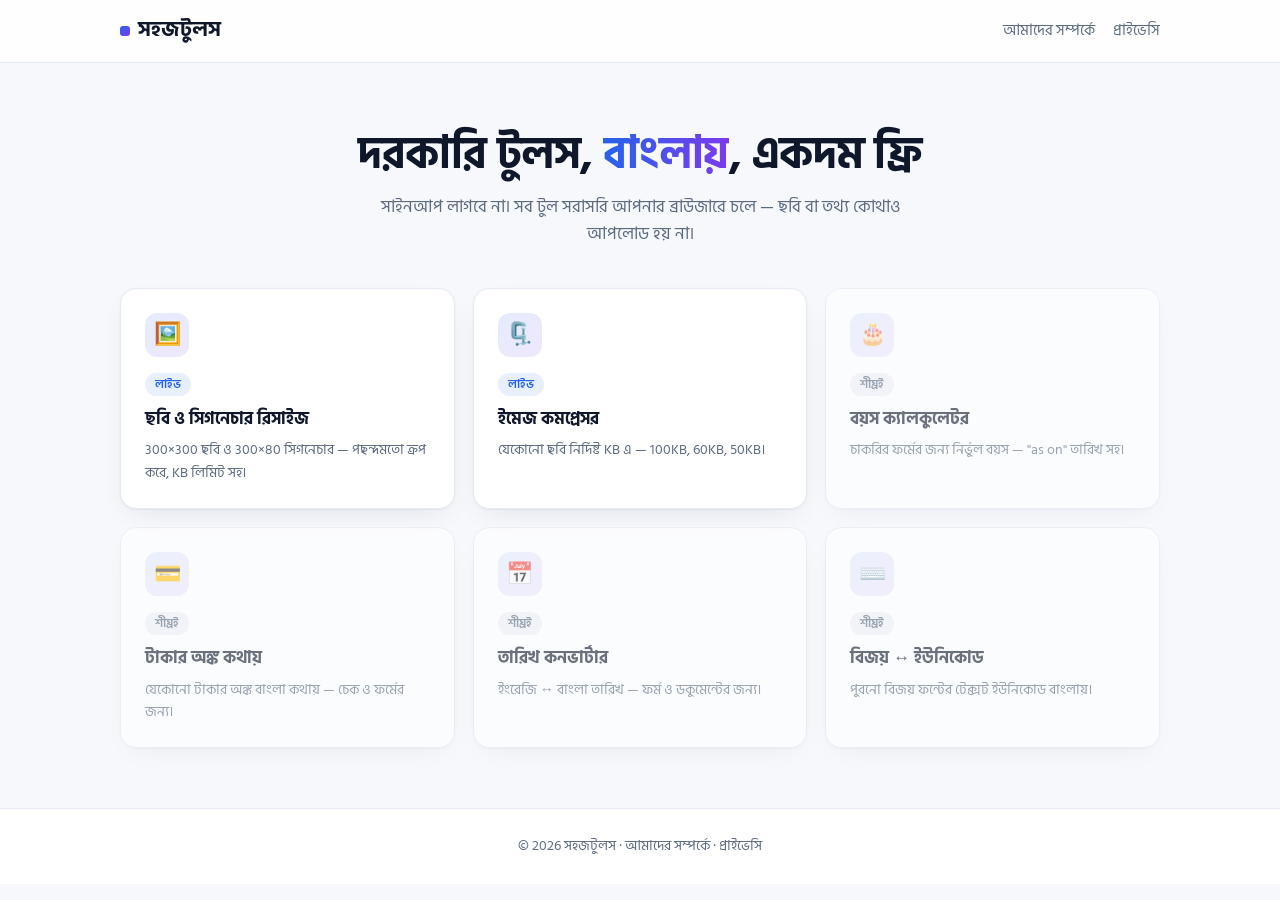
==== index.html @ a956d12f "Redesign: modern UI with gradient hero + icon cards" ====
<!DOCTYPE html>
<html lang="bn">
<head>
<meta charset="UTF-8">
<meta name="viewport" content="width=device-width, initial-scale=1">
<title>সহজটুলস — ফ্রি বাংলা অনলাইন টুলস</title>
<meta name="description" content="চাকরির আবেদনের ছবি রিসাইজ, ইমেজ কমপ্রেসর, বয়স ক্যালকুলেটর — সব ফ্রি, সাইনআপ ছাড়া, বাংলায়।">
<meta property="og:site_name" content="সহজটুলস">
<meta property="og:title" content="সহজটুলস — ফ্রি বাংলা অনলাইন টুলস">
<meta property="og:type" content="website">
<link rel="preconnect" href="https://fonts.googleapis.com">
<link href="https://fonts.googleapis.com/css2?family=Hind+Siliguri:wght@400;500;600;700&display=swap" rel="stylesheet">
<link rel="stylesheet" href="/css/style.css">
<script type="application/ld+json">
{"@context":"https://schema.org","@type":"WebSite","name":"সহজটুলস","url":"https://sohojtools.github.io/"}
</script>
</head>
<body>
<header><div class="nav">
<a class="logo" href="/"><span class="logo-dot"></span>সহজটুলস</a>
<nav><a href="/about/">আমাদের সম্পর্কে</a><a href="/privacy/">প্রাইভেসি</a></nav>
</div></header>

<section class="hero">
<h1>দরকারি টুলস, <span>বাংলায়</span>, একদম ফ্রি</h1>
<p>সাইনআপ লাগবে না। সব টুল সরাসরি আপনার ব্রাউজারে চলে — ছবি বা তথ্য কোথাও আপলোড হয় না।</p>
</section>

<main>
<div class="grid">
<a class="card" href="/tools/photo-resizer/">
<div class="icon">🖼️</div>
<span class="badge">লাইভ</span>
<h2>ছবি ও সিগনেচার রিসাইজ</h2>
<p>300×300 ছবি ও 300×80 সিগনেচার — পছন্দমতো ক্রপ করে, KB লিমিট সহ।</p>
</a>
<a class="card" href="/tools/image-compressor/">
<div class="icon">🗜️</div>
<span class="badge">লাইভ</span>
<h2>ইমেজ কমপ্রেসর</h2>
<p>যেকোনো ছবি নির্দিষ্ট KB এ — 100KB, 60KB, 50KB।</p>
</a>
<div class="card soon"><div class="icon">🎂</div><span class="badge soon">শীঘ্রই</span><h2>বয়স ক্যালকুলেটর</h2><p>চাকরির ফর্মের জন্য নির্ভুল বয়স — "as on" তারিখ সহ।</p></div>
<div class="card soon"><div class="icon">💳</div><span class="badge soon">শীঘ্রই</span><h2>টাকার অঙ্ক কথায়</h2><p>যেকোনো টাকার অঙ্ক বাংলা কথায় — চেক ও ফর্মের জন্য।</p></div>
<div class="card soon"><div class="icon">📅</div><span class="badge soon">শীঘ্রই</span><h2>তারিখ কনভার্টার</h2><p>ইংরেজি ↔ বাংলা তারিখ — ফর্ম ও ডকুমেন্টের জন্য।</p></div>
<div class="card soon"><div class="icon">⌨️</div><span class="badge soon">শীঘ্রই</span><h2>বিজয় ↔ ইউনিকোড</h2><p>পুরনো বিজয় ফন্টের টেক্সট ইউনিকোড বাংলায়।</p></div>
</div>
</main>

<footer>© 2026 সহজটুলস · <a href="/about/">আমাদের সম্পর্কে</a> · <a href="/privacy/">প্রাইভেসি</a></footer>
</body>
</html>
---- css/style.css ----
:root{
  --bg:#f6f8fc;--card:#fff;--text:#0f172a;--muted:#5b6b81;
  --brand:#2563eb;--brand-2:#7c3aed;--accent:#f59e0b;
  --border:#e5eaf2;--radius:16px;
  --shadow:0 1px 2px rgba(15,23,42,.05),0 10px 30px -12px rgba(15,23,42,.12);
}
*{margin:0;padding:0;box-sizing:border-box}
html{scroll-behavior:smooth}
body{font-family:'Hind Siliguri',-apple-system,sans-serif;background:var(--bg);color:var(--text);line-height:1.6}

header{position:sticky;top:0;z-index:50;background:rgba(255,255,255,.85);backdrop-filter:blur(12px);border-bottom:1px solid var(--border)}
.nav{max-width:1080px;margin:0 auto;padding:14px 20px;display:flex;align-items:center;justify-content:space-between}
.logo{font-size:21px;font-weight:700;color:var(--text);text-decoration:none;display:flex;align-items:center;gap:8px}
.logo-dot{width:10px;height:10px;border-radius:3px;background:linear-gradient(135deg,var(--brand),var(--brand-2))}
nav a{color:var(--muted);text-decoration:none;font-size:15px;margin-left:18px}
nav a:hover{color:var(--brand)}

.hero{max-width:1080px;margin:0 auto;padding:64px 20px 40px;text-align:center}
.hero h1{font-size:clamp(30px,5vw,44px);font-weight:700;letter-spacing:-.5px;line-height:1.25}
.hero h1 span{background:linear-gradient(90deg,var(--brand),var(--brand-2));-webkit-background-clip:text;background-clip:text;color:transparent}
.hero p{color:var(--muted);font-size:17px;max-width:560px;margin:12px auto 0}

main{max-width:1080px;margin:0 auto;padding:0 20px 60px}
.grid{display:grid;grid-template-columns:repeat(auto-fill,minmax(280px,1fr));gap:18px}
.card{background:var(--card);border:1px solid var(--border);border-radius:var(--radius);padding:24px;text-decoration:none;color:var(--text);box-shadow:var(--shadow);transition:transform .18s,box-shadow .18s,border-color .18s;display:block}
.card:hover{transform:translateY(-4px);border-color:var(--brand);box-shadow:0 14px 40px -12px rgba(37,99,235,.25)}
.icon{width:44px;height:44px;border-radius:12px;display:flex;align-items:center;justify-content:center;font-size:22px;margin-bottom:14px;background:linear-gradient(135deg,rgba(37,99,235,.12),rgba(124,58,237,.12))}
.card h2{font-size:17px;margin-bottom:6px}
.card p{color:var(--muted);font-size:14px}
.badge{display:inline-block;font-size:12px;padding:2px 10px;border-radius:99px;margin-bottom:10px;background:rgba(37,99,235,.1);color:var(--brand);font-weight:600}
.badge.soon{background:#eef1f6;color:var(--muted)}
.card.soon{opacity:.6;cursor:default}
.card.soon:hover{transform:none;border-color:var(--border);box-shadow:var(--shadow)}

footer{border-top:1px solid var(--border);padding:26px 20px;text-align:center;color:var(--muted);font-size:14px;background:#fff}
footer a{color:var(--muted);text-decoration:none}
footer a:hover{color:var(--brand)}

.page{max-width:720px;margin:0 auto;padding:48px 20px}
.page h1{font-size:30px;margin-bottom:8px}
.page h2{margin:24px 0 8px;font-size:19px}
.page p{margin-bottom:10px;color:var(--muted)}
.page a{color:var(--brand)}
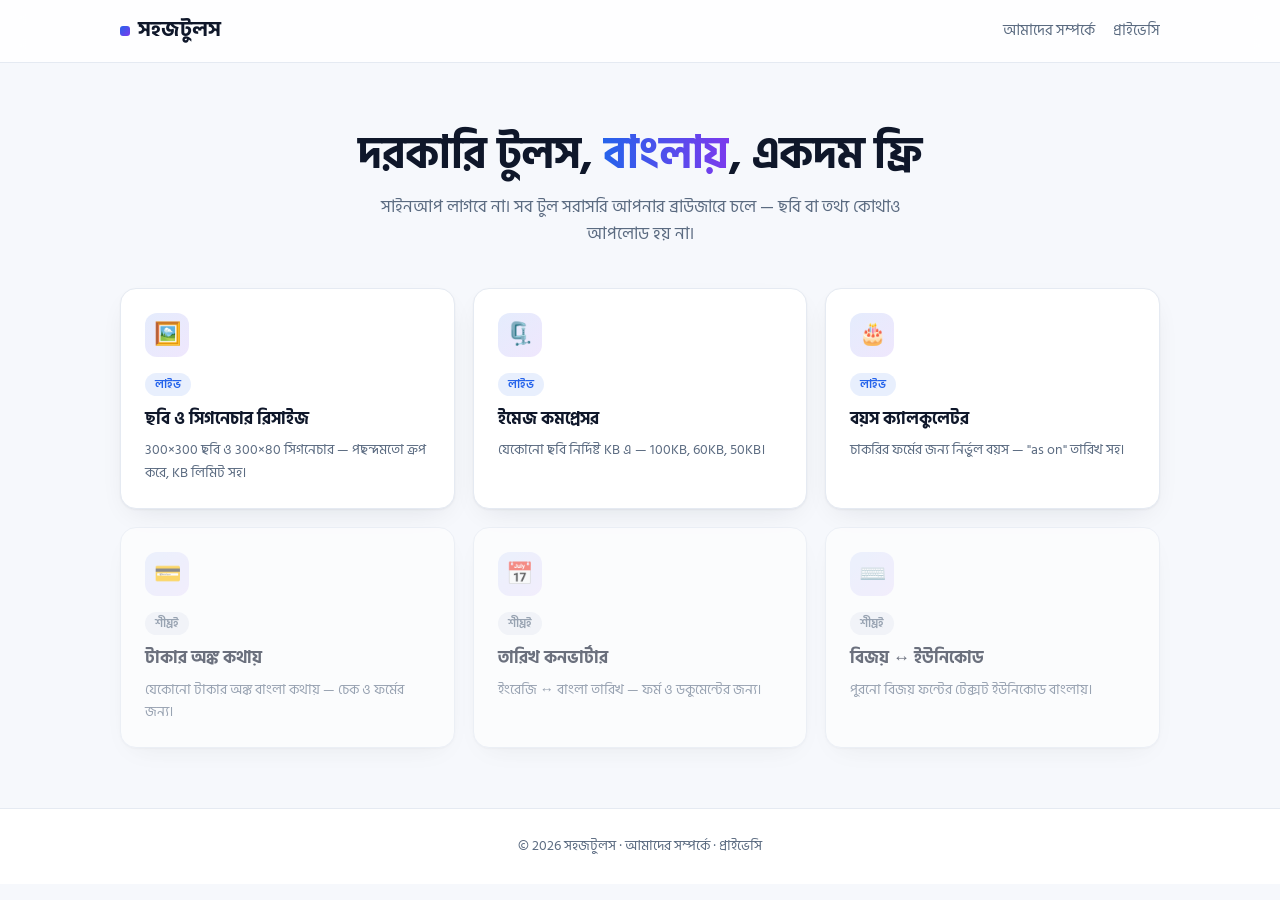
==== commit 27544e3b: "Tool 3: Age Calculator with as-on date + Bangla numbers" ====
--- a/index.html
+++ b/index.html
@@ -40,7 +40,7 @@
 <h2>ইমেজ কমপ্রেসর</h2>
 <p>যেকোনো ছবি নির্দিষ্ট KB এ — 100KB, 60KB, 50KB।</p>
 </a>
-<div class="card soon"><div class="icon">🎂</div><span class="badge soon">শীঘ্রই</span><h2>বয়স ক্যালকুলেটর</h2><p>চাকরির ফর্মের জন্য নির্ভুল বয়স — "as on" তারিখ সহ।</p></div>
+<a class="card" href="/tools/age-calculator/"><div class="icon">🎂</div><span class="badge">লাইভ</span><h2>বয়স ক্যালকুলেটর</h2><p>চাকরির ফর্মের জন্য নির্ভুল বয়স — "as on" তারিখ সহ।</p></a>
 <div class="card soon"><div class="icon">💳</div><span class="badge soon">শীঘ্রই</span><h2>টাকার অঙ্ক কথায়</h2><p>যেকোনো টাকার অঙ্ক বাংলা কথায় — চেক ও ফর্মের জন্য।</p></div>
 <div class="card soon"><div class="icon">📅</div><span class="badge soon">শীঘ্রই</span><h2>তারিখ কনভার্টার</h2><p>ইংরেজি ↔ বাংলা তারিখ — ফর্ম ও ডকুমেন্টের জন্য।</p></div>
 <div class="card soon"><div class="icon">⌨️</div><span class="badge soon">শীঘ্রই</span><h2>বিজয় ↔ ইউনিকোড</h2><p>পুরনো বিজয় ফন্টের টেক্সট ইউনিকোড বাংলায়।</p></div>
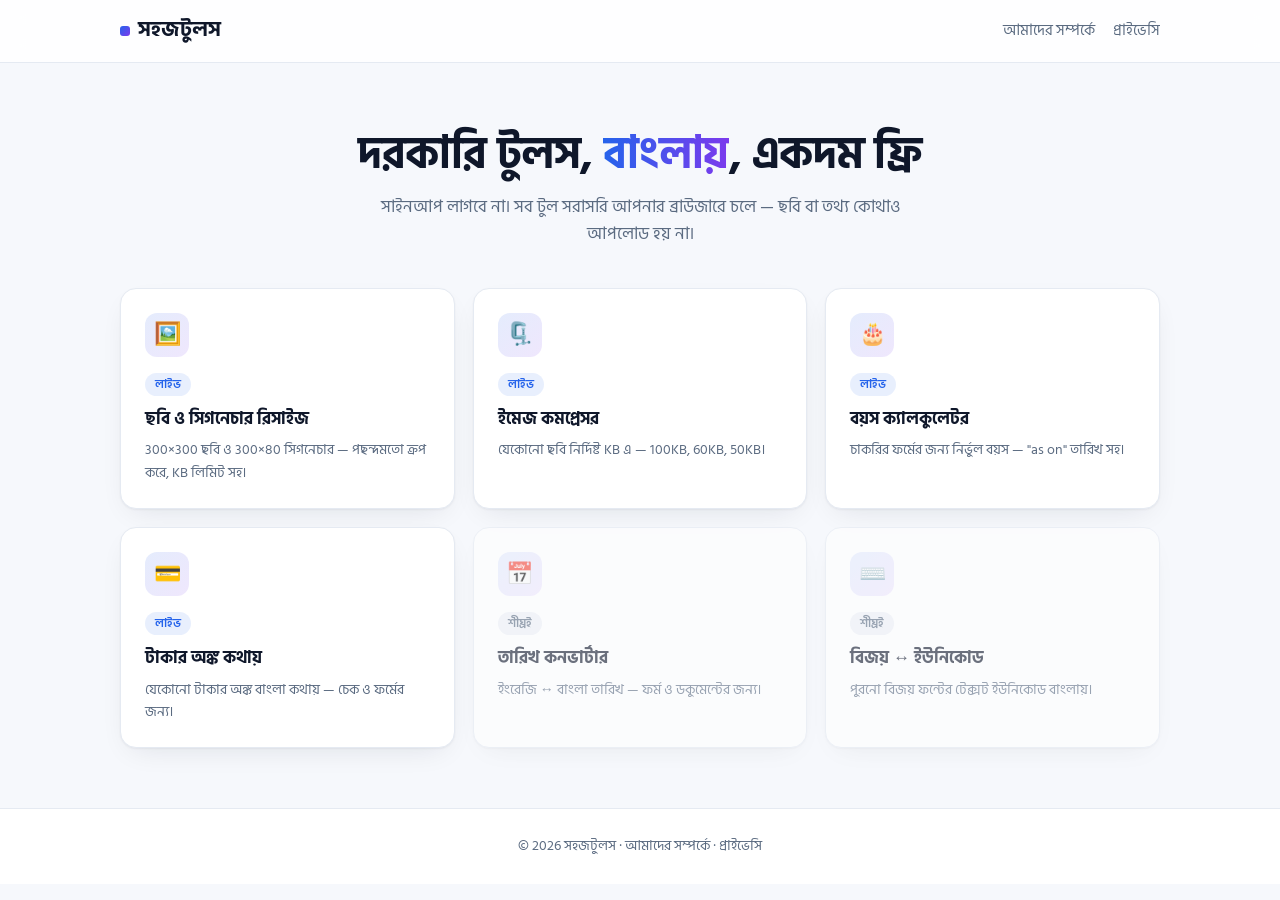
==== commit ef427d7f: "Tool 4: Taka in Words (Bangla, koti-lakh system)" ====
--- a/index.html
+++ b/index.html
@@ -41,7 +41,7 @@
 <p>যেকোনো ছবি নির্দিষ্ট KB এ — 100KB, 60KB, 50KB।</p>
 </a>
 <a class="card" href="/tools/age-calculator/"><div class="icon">🎂</div><span class="badge">লাইভ</span><h2>বয়স ক্যালকুলেটর</h2><p>চাকরির ফর্মের জন্য নির্ভুল বয়স — "as on" তারিখ সহ।</p></a>
-<div class="card soon"><div class="icon">💳</div><span class="badge soon">শীঘ্রই</span><h2>টাকার অঙ্ক কথায়</h2><p>যেকোনো টাকার অঙ্ক বাংলা কথায় — চেক ও ফর্মের জন্য।</p></div>
+<a class="card" href="/tools/taka-in-words/"><div class="icon">💳</div><span class="badge">লাইভ</span><h2>টাকার অঙ্ক কথায়</h2><p>যেকোনো টাকার অঙ্ক বাংলা কথায় — চেক ও ফর্মের জন্য।</p></a>
 <div class="card soon"><div class="icon">📅</div><span class="badge soon">শীঘ্রই</span><h2>তারিখ কনভার্টার</h2><p>ইংরেজি ↔ বাংলা তারিখ — ফর্ম ও ডকুমেন্টের জন্য।</p></div>
 <div class="card soon"><div class="icon">⌨️</div><span class="badge soon">শীঘ্রই</span><h2>বিজয় ↔ ইউনিকোড</h2><p>পুরনো বিজয় ফন্টের টেক্সট ইউনিকোড বাংলায়।</p></div>
 </div>
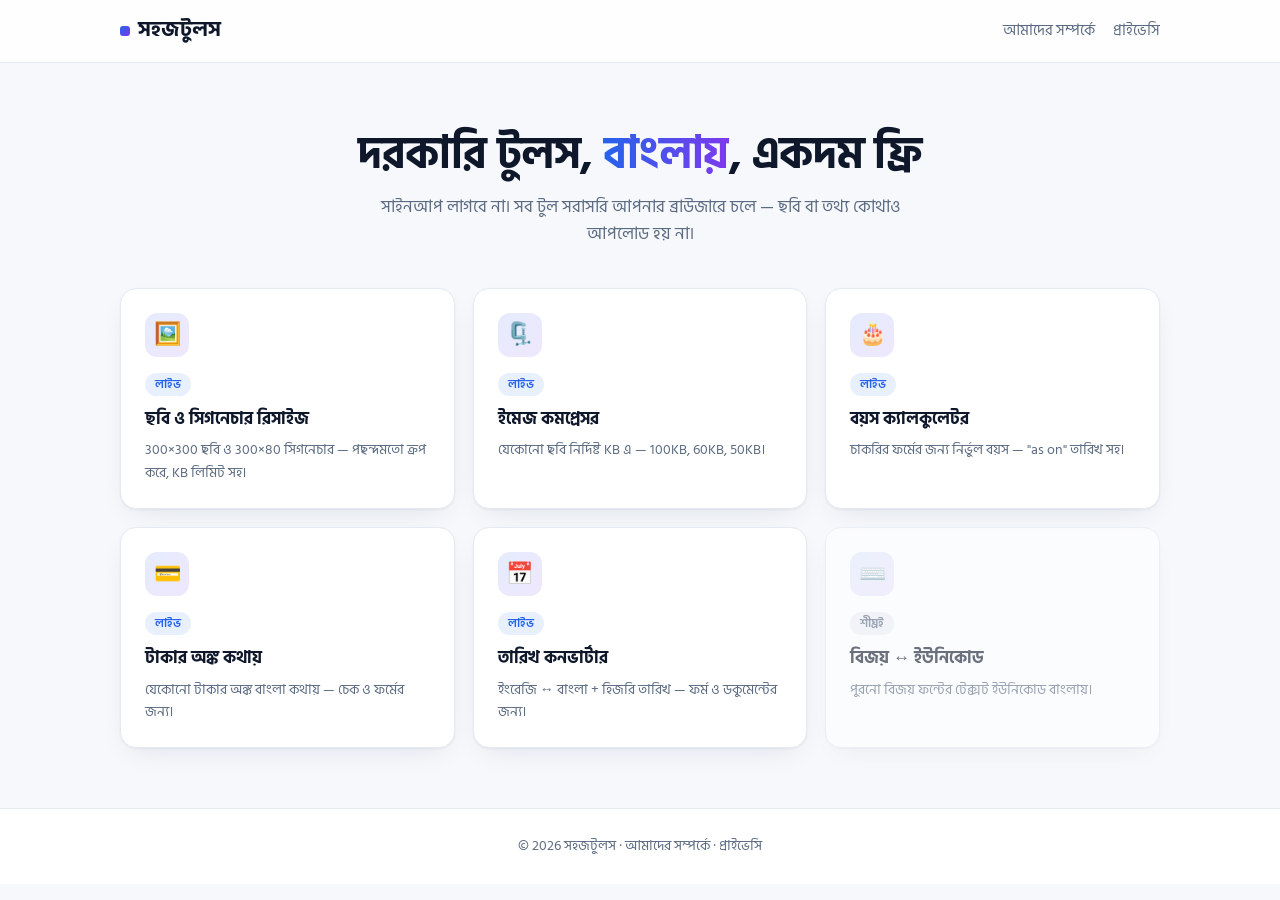
==== commit 35059236: "Tool 5: Date Converter (English-Bangla-Hijri)" ====
--- a/index.html
+++ b/index.html
@@ -42,7 +42,7 @@
 </a>
 <a class="card" href="/tools/age-calculator/"><div class="icon">🎂</div><span class="badge">লাইভ</span><h2>বয়স ক্যালকুলেটর</h2><p>চাকরির ফর্মের জন্য নির্ভুল বয়স — "as on" তারিখ সহ।</p></a>
 <a class="card" href="/tools/taka-in-words/"><div class="icon">💳</div><span class="badge">লাইভ</span><h2>টাকার অঙ্ক কথায়</h2><p>যেকোনো টাকার অঙ্ক বাংলা কথায় — চেক ও ফর্মের জন্য।</p></a>
-<div class="card soon"><div class="icon">📅</div><span class="badge soon">শীঘ্রই</span><h2>তারিখ কনভার্টার</h2><p>ইংরেজি ↔ বাংলা তারিখ — ফর্ম ও ডকুমেন্টের জন্য।</p></div>
+<a class="card" href="/tools/date-converter/"><div class="icon">📅</div><span class="badge">লাইভ</span><h2>তারিখ কনভার্টার</h2><p>ইংরেজি ↔ বাংলা + হিজরি তারিখ — ফর্ম ও ডকুমেন্টের জন্য।</p></a>
 <div class="card soon"><div class="icon">⌨️</div><span class="badge soon">শীঘ্রই</span><h2>বিজয় ↔ ইউনিকোড</h2><p>পুরনো বিজয় ফন্টের টেক্সট ইউনিকোড বাংলায়।</p></div>
 </div>
 </main>
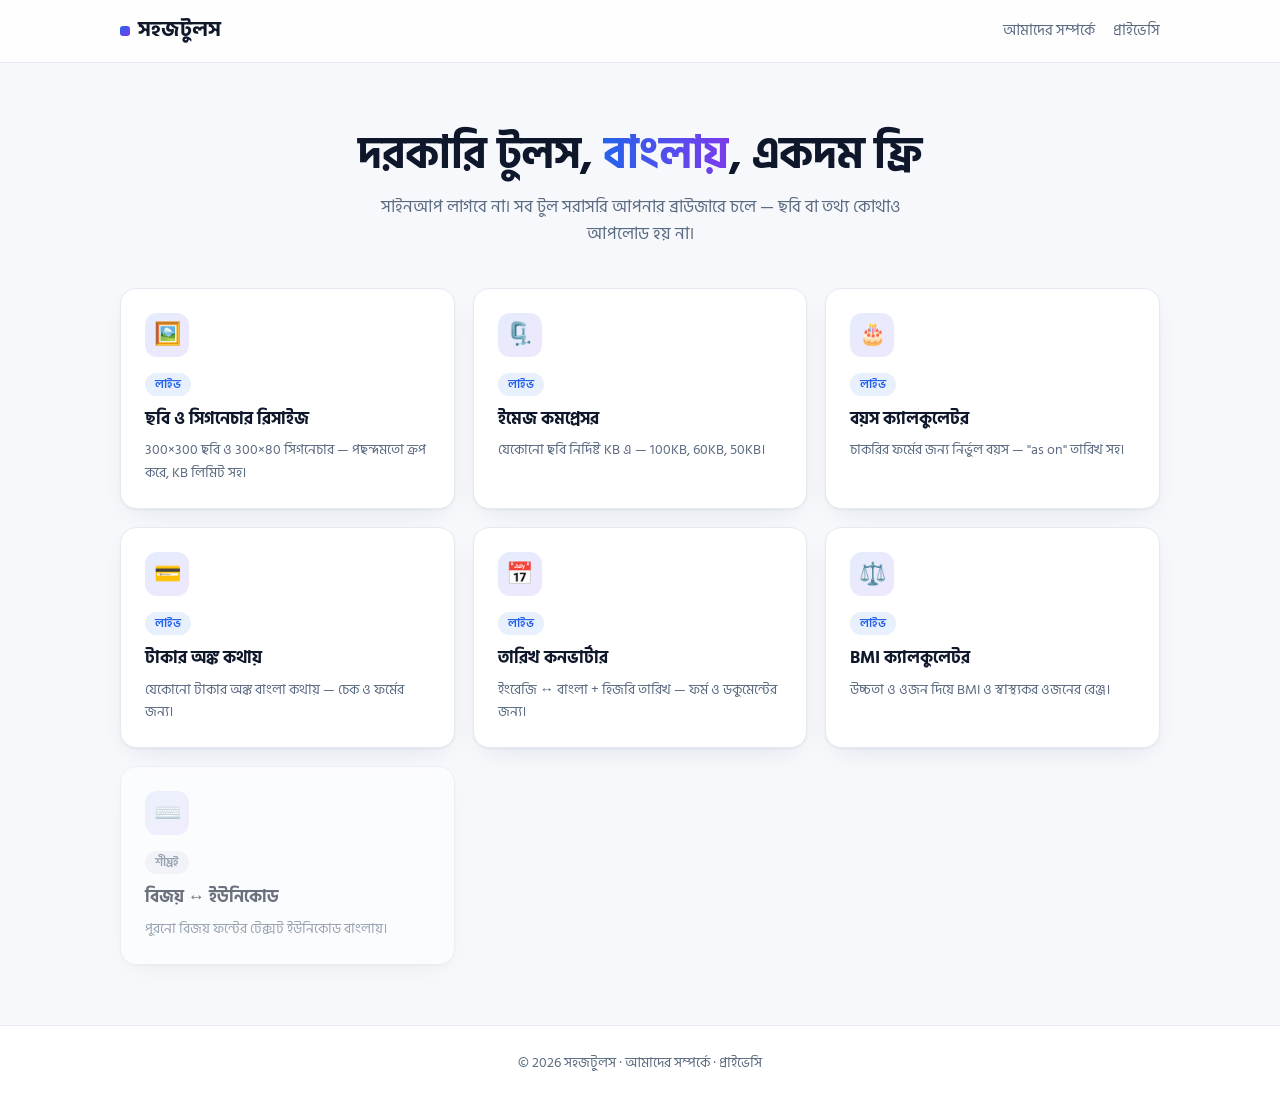
==== commit dcd9ade6: "Tool 6: BMI Calculator (Bangla, WHO categories)" ====
--- a/index.html
+++ b/index.html
@@ -43,6 +43,7 @@
 <a class="card" href="/tools/age-calculator/"><div class="icon">🎂</div><span class="badge">লাইভ</span><h2>বয়স ক্যালকুলেটর</h2><p>চাকরির ফর্মের জন্য নির্ভুল বয়স — "as on" তারিখ সহ।</p></a>
 <a class="card" href="/tools/taka-in-words/"><div class="icon">💳</div><span class="badge">লাইভ</span><h2>টাকার অঙ্ক কথায়</h2><p>যেকোনো টাকার অঙ্ক বাংলা কথায় — চেক ও ফর্মের জন্য।</p></a>
 <a class="card" href="/tools/date-converter/"><div class="icon">📅</div><span class="badge">লাইভ</span><h2>তারিখ কনভার্টার</h2><p>ইংরেজি ↔ বাংলা + হিজরি তারিখ — ফর্ম ও ডকুমেন্টের জন্য।</p></a>
+<a class="card" href="/tools/bmi-calculator/"><div class="icon">⚖️</div><span class="badge">লাইভ</span><h2>BMI ক্যালকুলেটর</h2><p>উচ্চতা ও ওজন দিয়ে BMI ও স্বাস্থ্যকর ওজনের রেঞ্জ।</p></a>
 <div class="card soon"><div class="icon">⌨️</div><span class="badge soon">শীঘ্রই</span><h2>বিজয় ↔ ইউনিকোড</h2><p>পুরনো বিজয় ফন্টের টেক্সট ইউনিকোড বাংলায়।</p></div>
 </div>
 </main>
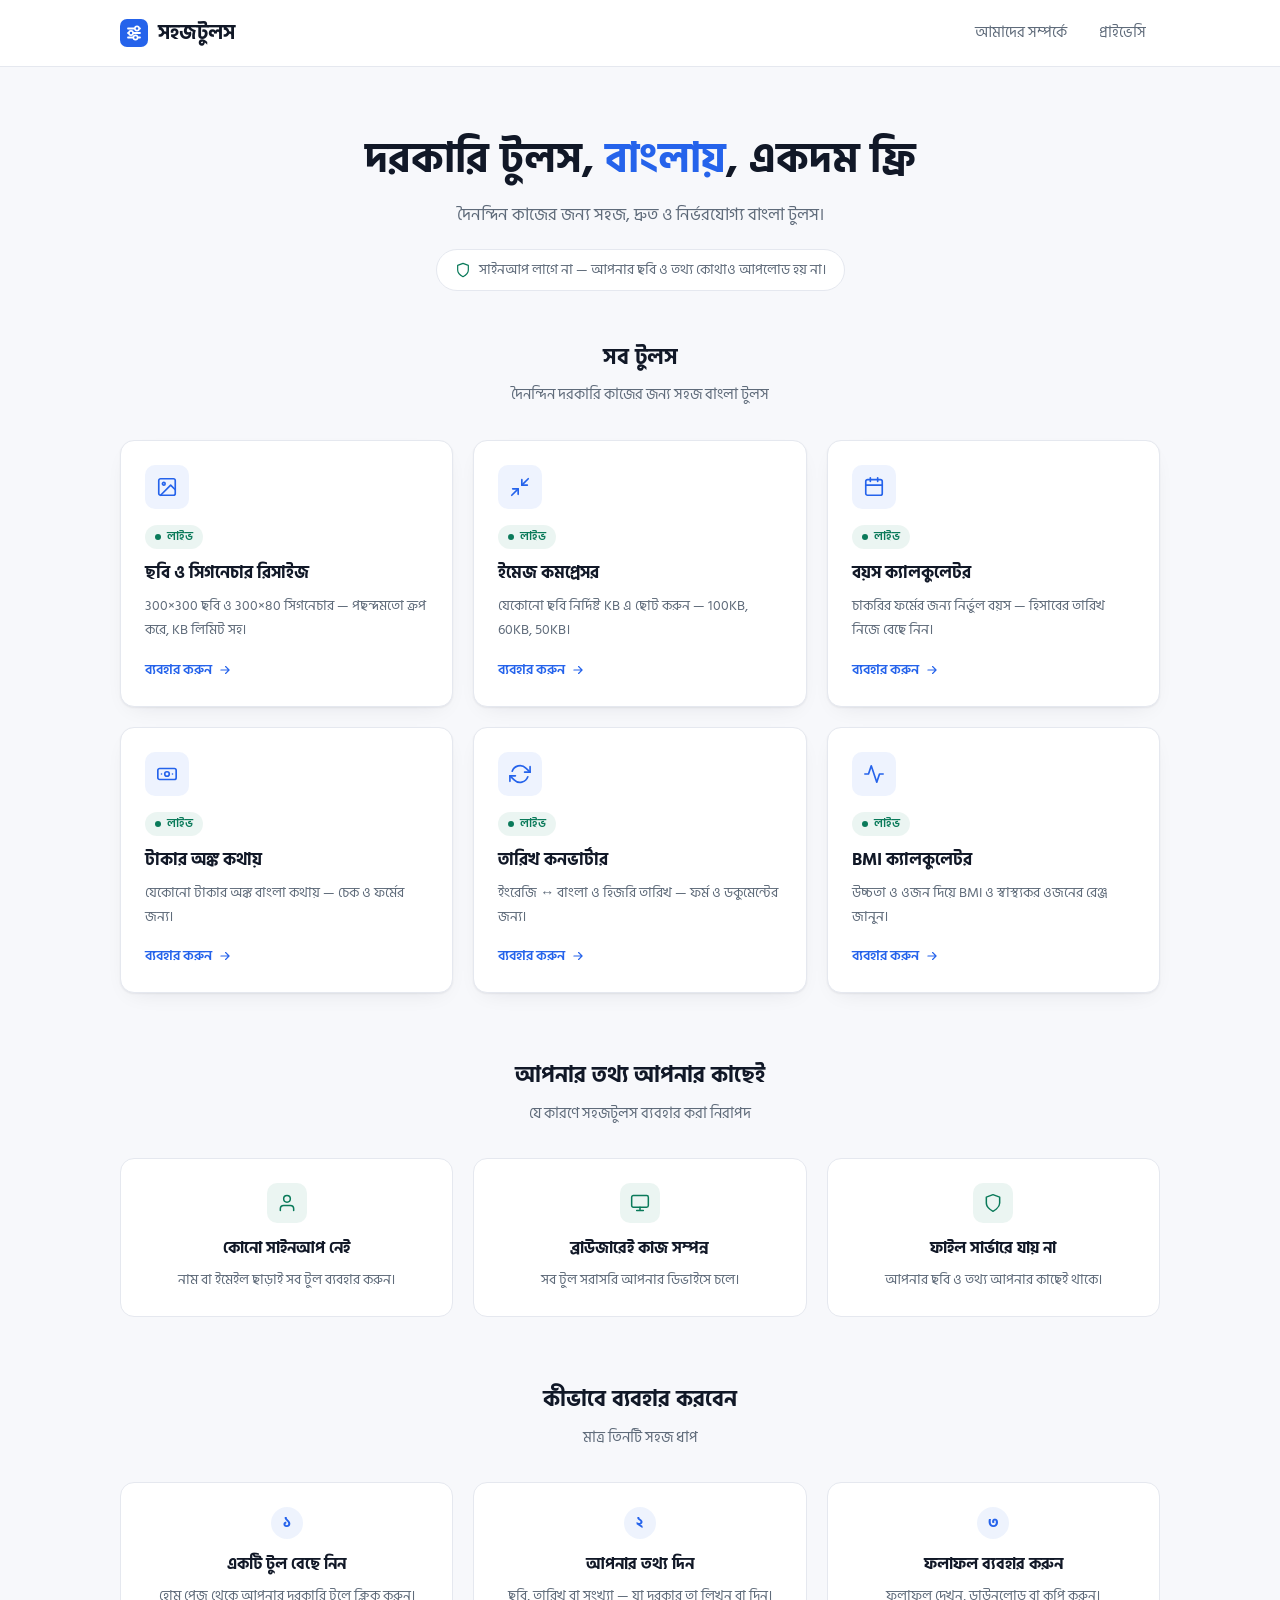
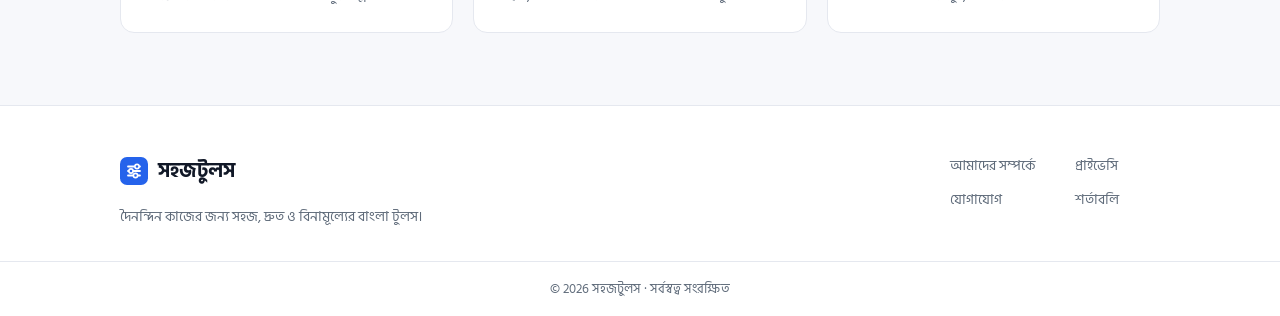
==== commit 340e48f2: "Home polish: professional UI, SVG icons/logo, trust+steps sections, contact/terms pages" ====
--- a/index.html
+++ b/index.html
@@ -4,11 +4,16 @@
 <meta charset="UTF-8">
 <meta name="viewport" content="width=device-width, initial-scale=1">
 <title>সহজটুলস — ফ্রি বাংলা অনলাইন টুলস</title>
-<meta name="description" content="চাকরির আবেদনের ছবি রিসাইজ, ইমেজ কমপ্রেসর, বয়স ক্যালকুলেটর — সব ফ্রি, সাইনআপ ছাড়া, বাংলায়।">
+<meta name="description" content="ছবি রিসাইজ, ইমেজ কমপ্রেসর, বয়স ক্যালকুলেটর, টাকার অঙ্ক কথায়, তারিখ কনভার্টার ও BMI ক্যালকুলেটর — সব ফ্রি, সাইনআপ ছাড়া, বাংলায়।">
+<link rel="canonical" href="https://sohojtools.github.io/">
 <meta property="og:site_name" content="সহজটুলস">
 <meta property="og:title" content="সহজটুলস — ফ্রি বাংলা অনলাইন টুলস">
+<meta property="og:description" content="দৈনন্দিন কাজের জন্য সহজ, দ্রুত ও বিনামূল্যের বাংলা টুলস।">
 <meta property="og:type" content="website">
+<meta property="og:url" content="https://sohojtools.github.io/">
+<link rel="icon" type="image/svg+xml" href="/favicon.svg">
 <link rel="preconnect" href="https://fonts.googleapis.com">
+<link rel="preconnect" href="https://fonts.gstatic.com" crossorigin>
 <link href="https://fonts.googleapis.com/css2?family=Hind+Siliguri:wght@400;500;600;700&display=swap" rel="stylesheet">
 <link rel="stylesheet" href="/css/style.css">
 <script type="application/ld+json">
@@ -16,38 +21,136 @@
 </script>
 </head>
 <body>
-<header><div class="nav">
-<a class="logo" href="/"><span class="logo-dot"></span>সহজটুলস</a>
-<nav><a href="/about/">আমাদের সম্পর্কে</a><a href="/privacy/">প্রাইভেসি</a></nav>
-</div></header>
+<header class="site-header">
+  <div class="nav">
+    <a class="logo" href="/">
+      <svg width="28" height="28" viewBox="0 0 28 28" fill="none" aria-hidden="true"><rect width="28" height="28" rx="7" fill="#2563eb"/><path d="M8 9.5h12M8 14h12M8 18.5h12" stroke="#fff" stroke-width="1.8" stroke-linecap="round"/><circle cx="17" cy="9.5" r="2.1" fill="#2563eb" stroke="#fff" stroke-width="1.6"/><circle cx="11" cy="14" r="2.1" fill="#2563eb" stroke="#fff" stroke-width="1.6"/><circle cx="15.5" cy="18.5" r="2.1" fill="#2563eb" stroke="#fff" stroke-width="1.6"/></svg>
+      <span>সহজটুলস</span>
+    </a>
+    <nav class="menu" id="menu" aria-label="মূল নেভিগেশন">
+      <a href="/about/">আমাদের সম্পর্কে</a>
+      <a href="/privacy/">প্রাইভেসি</a>
+    </nav>
+    <button class="menu-btn" id="menuBtn" aria-expanded="false" aria-controls="menu" aria-label="মেনু খুলুন">
+      <svg width="22" height="22" viewBox="0 0 24 24" fill="none" stroke="currentColor" stroke-width="2" stroke-linecap="round" aria-hidden="true"><path d="M4 7h16M4 12h16M4 17h16"/></svg>
+    </button>
+  </div>
+</header>
 
 <section class="hero">
-<h1>দরকারি টুলস, <span>বাংলায়</span>, একদম ফ্রি</h1>
-<p>সাইনআপ লাগবে না। সব টুল সরাসরি আপনার ব্রাউজারে চলে — ছবি বা তথ্য কোথাও আপলোড হয় না।</p>
+<h1>দরকারি টুলস, <span class="accent">বাংলায়</span>, একদম ফ্রি</h1>
+<p class="sub">দৈনন্দিন কাজের জন্য সহজ, দ্রুত ও নির্ভরযোগ্য বাংলা টুলস।</p>
+<p class="hero-privacy"><svg width="16" height="16" viewBox="0 0 24 24" fill="none" stroke="currentColor" stroke-width="1.8" stroke-linecap="round" stroke-linejoin="round" aria-hidden="true"><path d="M12 22s8-4 8-10V5l-8-3-8 3v7c0 6 8 10 8 10z"/></svg>সাইনআপ লাগে না — আপনার ছবি ও তথ্য কোথাও আপলোড হয় না।</p>
 </section>
 
 <main>
-<div class="grid">
+<section class="section" id="tools" aria-labelledby="toolsTitle">
+<h2 id="toolsTitle" class="section-title">সব টুলস</h2>
+<p class="section-sub">দৈনন্দিন দরকারি কাজের জন্য সহজ বাংলা টুলস</p>
+<div class="grid" id="toolGrid">
+
 <a class="card" href="/tools/photo-resizer/">
-<div class="icon">🖼️</div>
-<span class="badge">লাইভ</span>
-<h2>ছবি ও সিগনেচার রিসাইজ</h2>
+<span class="card-icon"><svg width="22" height="22" viewBox="0 0 24 24" fill="none" stroke="currentColor" stroke-width="1.8" stroke-linecap="round" stroke-linejoin="round" aria-hidden="true"><rect x="3" y="3" width="18" height="18" rx="2"/><circle cx="8.5" cy="8.5" r="1.5"/><path d="M21 15l-5-5L5 21"/></svg></span>
+<span class="badge"><span class="dot"></span>লাইভ</span>
+<h3>ছবি ও সিগনেচার রিসাইজ</h3>
 <p>300×300 ছবি ও 300×80 সিগনেচার — পছন্দমতো ক্রপ করে, KB লিমিট সহ।</p>
+<span class="go">ব্যবহার করুন <svg width="14" height="14" viewBox="0 0 24 24" fill="none" stroke="currentColor" stroke-width="2" stroke-linecap="round" stroke-linejoin="round" aria-hidden="true"><path d="M5 12h14M13 6l6 6-6 6"/></svg></span>
 </a>
+
 <a class="card" href="/tools/image-compressor/">
-<div class="icon">🗜️</div>
-<span class="badge">লাইভ</span>
-<h2>ইমেজ কমপ্রেসর</h2>
-<p>যেকোনো ছবি নির্দিষ্ট KB এ — 100KB, 60KB, 50KB।</p>
+<span class="card-icon"><svg width="22" height="22" viewBox="0 0 24 24" fill="none" stroke="currentColor" stroke-width="1.8" stroke-linecap="round" stroke-linejoin="round" aria-hidden="true"><path d="M4 14h6v6"/><path d="M20 10h-6V4"/><path d="M14 10l7-7"/><path d="M3 21l7-7"/></svg></span>
+<span class="badge"><span class="dot"></span>লাইভ</span>
+<h3>ইমেজ কমপ্রেসর</h3>
+<p>যেকোনো ছবি নির্দিষ্ট KB এ ছোট করুন — 100KB, 60KB, 50KB।</p>
+<span class="go">ব্যবহার করুন <svg width="14" height="14" viewBox="0 0 24 24" fill="none" stroke="currentColor" stroke-width="2" stroke-linecap="round" stroke-linejoin="round" aria-hidden="true"><path d="M5 12h14M13 6l6 6-6 6"/></svg></span>
 </a>
-<a class="card" href="/tools/age-calculator/"><div class="icon">🎂</div><span class="badge">লাইভ</span><h2>বয়স ক্যালকুলেটর</h2><p>চাকরির ফর্মের জন্য নির্ভুল বয়স — "as on" তারিখ সহ।</p></a>
-<a class="card" href="/tools/taka-in-words/"><div class="icon">💳</div><span class="badge">লাইভ</span><h2>টাকার অঙ্ক কথায়</h2><p>যেকোনো টাকার অঙ্ক বাংলা কথায় — চেক ও ফর্মের জন্য।</p></a>
-<a class="card" href="/tools/date-converter/"><div class="icon">📅</div><span class="badge">লাইভ</span><h2>তারিখ কনভার্টার</h2><p>ইংরেজি ↔ বাংলা + হিজরি তারিখ — ফর্ম ও ডকুমেন্টের জন্য।</p></a>
-<a class="card" href="/tools/bmi-calculator/"><div class="icon">⚖️</div><span class="badge">লাইভ</span><h2>BMI ক্যালকুলেটর</h2><p>উচ্চতা ও ওজন দিয়ে BMI ও স্বাস্থ্যকর ওজনের রেঞ্জ।</p></a>
-<div class="card soon"><div class="icon">⌨️</div><span class="badge soon">শীঘ্রই</span><h2>বিজয় ↔ ইউনিকোড</h2><p>পুরনো বিজয় ফন্টের টেক্সট ইউনিকোড বাংলায়।</p></div>
+
+<a class="card" href="/tools/age-calculator/">
+<span class="card-icon"><svg width="22" height="22" viewBox="0 0 24 24" fill="none" stroke="currentColor" stroke-width="1.8" stroke-linecap="round" stroke-linejoin="round" aria-hidden="true"><rect x="3" y="4" width="18" height="17" rx="2"/><path d="M16 2v4M8 2v4M3 10h18"/></svg></span>
+<span class="badge"><span class="dot"></span>লাইভ</span>
+<h3>বয়স ক্যালকুলেটর</h3>
+<p>চাকরির ফর্মের জন্য নির্ভুল বয়স — হিসাবের তারিখ নিজে বেছে নিন।</p>
+<span class="go">ব্যবহার করুন <svg width="14" height="14" viewBox="0 0 24 24" fill="none" stroke="currentColor" stroke-width="2" stroke-linecap="round" stroke-linejoin="round" aria-hidden="true"><path d="M5 12h14M13 6l6 6-6 6"/></svg></span>
+</a>
+
+<a class="card" href="/tools/taka-in-words/">
+<span class="card-icon"><svg width="22" height="22" viewBox="0 0 24 24" fill="none" stroke="currentColor" stroke-width="1.8" stroke-linecap="round" stroke-linejoin="round" aria-hidden="true"><rect x="2" y="6" width="20" height="12" rx="2"/><circle cx="12" cy="12" r="2.5"/><path d="M6 12h.01M18 12h.01"/></svg></span>
+<span class="badge"><span class="dot"></span>লাইভ</span>
+<h3>টাকার অঙ্ক কথায়</h3>
+<p>যেকোনো টাকার অঙ্ক বাংলা কথায় — চেক ও ফর্মের জন্য।</p>
+<span class="go">ব্যবহার করুন <svg width="14" height="14" viewBox="0 0 24 24" fill="none" stroke="currentColor" stroke-width="2" stroke-linecap="round" stroke-linejoin="round" aria-hidden="true"><path d="M5 12h14M13 6l6 6-6 6"/></svg></span>
+</a>
+
+<a class="card" href="/tools/date-converter/">
+<span class="card-icon"><svg width="22" height="22" viewBox="0 0 24 24" fill="none" stroke="currentColor" stroke-width="1.8" stroke-linecap="round" stroke-linejoin="round" aria-hidden="true"><path d="M23 4v6h-6M1 20v-6h6"/><path d="M3.5 9a9 9 0 0 1 14.9-3.4L23 10M1 14l4.6 4.4A9 9 0 0 0 20.5 15"/></svg></span>
+<span class="badge"><span class="dot"></span>লাইভ</span>
+<h3>তারিখ কনভার্টার</h3>
+<p>ইংরেজি ↔ বাংলা ও হিজরি তারিখ — ফর্ম ও ডকুমেন্টের জন্য।</p>
+<span class="go">ব্যবহার করুন <svg width="14" height="14" viewBox="0 0 24 24" fill="none" stroke="currentColor" stroke-width="2" stroke-linecap="round" stroke-linejoin="round" aria-hidden="true"><path d="M5 12h14M13 6l6 6-6 6"/></svg></span>
+</a>
+
+<a class="card" href="/tools/bmi-calculator/">
+<span class="card-icon"><svg width="22" height="22" viewBox="0 0 24 24" fill="none" stroke="currentColor" stroke-width="1.8" stroke-linecap="round" stroke-linejoin="round" aria-hidden="true"><path d="M22 12h-4l-3 9L9 3l-3 9H2"/></svg></span>
+<span class="badge"><span class="dot"></span>লাইভ</span>
+<h3>BMI ক্যালকুলেটর</h3>
+<p>উচ্চতা ও ওজন দিয়ে BMI ও স্বাস্থ্যকর ওজনের রেঞ্জ জানুন।</p>
+<span class="go">ব্যবহার করুন <svg width="14" height="14" viewBox="0 0 24 24" fill="none" stroke="currentColor" stroke-width="2" stroke-linecap="round" stroke-linejoin="round" aria-hidden="true"><path d="M5 12h14M13 6l6 6-6 6"/></svg></span>
+</a>
+
 </div>
+</section>
+
+<section class="section" aria-labelledby="trustTitle">
+<h2 id="trustTitle" class="section-title">আপনার তথ্য আপনার কাছেই</h2>
+<p class="section-sub">যে কারণে সহজটুলস ব্যবহার করা নিরাপদ</p>
+<div class="trust-grid">
+<div class="trust-item">
+<span class="t-icon"><svg width="20" height="20" viewBox="0 0 24 24" fill="none" stroke="currentColor" stroke-width="1.8" stroke-linecap="round" stroke-linejoin="round" aria-hidden="true"><path d="M20 21v-2a4 4 0 0 0-4-4H8a4 4 0 0 0-4 4v2"/><circle cx="12" cy="7" r="4"/></svg></span>
+<h3>কোনো সাইনআপ নেই</h3>
+<p>নাম বা ইমেইল ছাড়াই সব টুল ব্যবহার করুন।</p>
+</div>
+<div class="trust-item">
+<span class="t-icon"><svg width="20" height="20" viewBox="0 0 24 24" fill="none" stroke="currentColor" stroke-width="1.8" stroke-linecap="round" stroke-linejoin="round" aria-hidden="true"><rect x="2" y="3" width="20" height="14" rx="2"/><path d="M8 21h8M12 17v4"/></svg></span>
+<h3>ব্রাউজারেই কাজ সম্পন্ন</h3>
+<p>সব টুল সরাসরি আপনার ডিভাইসে চলে।</p>
+</div>
+<div class="trust-item">
+<span class="t-icon"><svg width="20" height="20" viewBox="0 0 24 24" fill="none" stroke="currentColor" stroke-width="1.8" stroke-linecap="round" stroke-linejoin="round" aria-hidden="true"><path d="M12 22s8-4 8-10V5l-8-3-8 3v7c0 6 8 10 8 10z"/></svg></span>
+<h3>ফাইল সার্ভারে যায় না</h3>
+<p>আপনার ছবি ও তথ্য আপনার কাছেই থাকে।</p>
+</div>
+</div>
+</section>
+
+<section class="section" aria-labelledby="howTitle">
+<h2 id="howTitle" class="section-title">কীভাবে ব্যবহার করবেন</h2>
+<p class="section-sub">মাত্র তিনটি সহজ ধাপ</p>
+<div class="steps">
+<div class="step"><span class="step-num">১</span><h3>একটি টুল বেছে নিন</h3><p>হোম পেজ থেকে আপনার দরকারি টুলে ক্লিক করুন।</p></div>
+<div class="step"><span class="step-num">২</span><h3>আপনার তথ্য দিন</h3><p>ছবি, তারিখ বা সংখ্যা — যা দরকার তা লিখুন বা দিন।</p></div>
+<div class="step"><span class="step-num">৩</span><h3>ফলাফল ব্যবহার করুন</h3><p>ফলাফল দেখুন, ডাউনলোড বা কপি করুন।</p></div>
+</div>
+</section>
 </main>
 
-<footer>© 2026 সহজটুলস · <a href="/about/">আমাদের সম্পর্কে</a> · <a href="/privacy/">প্রাইভেসি</a></footer>
+<footer class="footer-rich">
+<div class="footer-inner">
+<div class="f-brand">
+<a class="logo" href="/">
+<svg width="28" height="28" viewBox="0 0 28 28" fill="none" aria-hidden="true"><rect width="28" height="28" rx="7" fill="#2563eb"/><path d="M8 9.5h12M8 14h12M8 18.5h12" stroke="#fff" stroke-width="1.8" stroke-linecap="round"/><circle cx="17" cy="9.5" r="2.1" fill="#2563eb" stroke="#fff" stroke-width="1.6"/><circle cx="11" cy="14" r="2.1" fill="#2563eb" stroke="#fff" stroke-width="1.6"/><circle cx="15.5" cy="18.5" r="2.1" fill="#2563eb" stroke="#fff" stroke-width="1.6"/></svg>
+<span>সহজটুলস</span>
+</a>
+<p>দৈনন্দিন কাজের জন্য সহজ, দ্রুত ও বিনামূল্যের বাংলা টুলস।</p>
+</div>
+<nav class="f-links" aria-label="ফুটার নেভিগেশন">
+<a href="/about/">আমাদের সম্পর্কে</a>
+<a href="/privacy/">প্রাইভেসি</a>
+<a href="/contact/">যোগাযোগ</a>
+<a href="/terms/">শর্তাবলি</a>
+</nav>
+</div>
+<div class="footer-bottom">© 2026 সহজটুলস · সর্বস্বত্ব সংরক্ষিত</div>
+</footer>
+<script src="/js/main.js"></script>
 </body>
 </html>
--- a/css/style.css
+++ b/css/style.css
@@ -1,41 +1,80 @@
 :root{
-  --bg:#f6f8fc;--card:#fff;--text:#0f172a;--muted:#5b6b81;
-  --brand:#2563eb;--brand-2:#7c3aed;--accent:#f59e0b;
-  --border:#e5eaf2;--radius:16px;
-  --shadow:0 1px 2px rgba(15,23,42,.05),0 10px 30px -12px rgba(15,23,42,.12);
+  --bg:#f7f8fb;--card:#fff;--text:#111827;--muted:#5f6b7a;
+  --brand:#2563eb;--brand-hover:#1d4ed8;--border:#e5e8ef;
+  --success:#0a7a5a;--error:#dc2626;--focus:#93c5fd;
+  --radius:14px;
+  --shadow:0 1px 2px rgba(16,24,40,.06),0 8px 24px -12px rgba(16,24,40,.12);
 }
 *{margin:0;padding:0;box-sizing:border-box}
 html{scroll-behavior:smooth}
-body{font-family:'Hind Siliguri',-apple-system,sans-serif;background:var(--bg);color:var(--text);line-height:1.6}
+body{font-family:'Hind Siliguri','Noto Sans Bengali',sans-serif;background:var(--bg);color:var(--text);line-height:1.7;-webkit-font-smoothing:antialiased}
+img,svg{display:block}
+:focus-visible{outline:3px solid var(--focus);outline-offset:2px;border-radius:6px}
 
-header{position:sticky;top:0;z-index:50;background:rgba(255,255,255,.85);backdrop-filter:blur(12px);border-bottom:1px solid var(--border)}
-.nav{max-width:1080px;margin:0 auto;padding:14px 20px;display:flex;align-items:center;justify-content:space-between}
-.logo{font-size:21px;font-weight:700;color:var(--text);text-decoration:none;display:flex;align-items:center;gap:8px}
-.logo-dot{width:10px;height:10px;border-radius:3px;background:linear-gradient(135deg,var(--brand),var(--brand-2))}
-nav a{color:var(--muted);text-decoration:none;font-size:15px;margin-left:18px}
-nav a:hover{color:var(--brand)}
+/* header */
+.site-header{position:sticky;top:0;z-index:50;background:rgba(255,255,255,.92);backdrop-filter:blur(10px);border-bottom:1px solid var(--border)}
+.nav{max-width:1080px;margin:0 auto;padding:12px 20px;display:flex;align-items:center;justify-content:space-between;gap:16px}
+.logo{display:inline-flex;align-items:center;gap:10px;text-decoration:none;font-size:20px;font-weight:700;color:var(--text)}
+.menu{display:flex;gap:4px}
+.menu a{padding:8px 14px;border-radius:8px;text-decoration:none;color:var(--muted);font-size:15px;transition:color .15s,background .15s}
+.menu a:hover{color:var(--brand);background:rgba(37,99,235,.08)}
+.menu-btn{display:none;align-items:center;justify-content:center;width:40px;height:40px;border:none;background:none;border-radius:8px;color:var(--text);cursor:pointer}
+@media(max-width:640px){
+  .menu-btn{display:flex}
+  .menu{display:none;position:absolute;top:100%;left:0;right:0;background:#fff;border-bottom:1px solid var(--border);flex-direction:column;padding:8px 16px 16px}
+  .menu.open{display:flex}
+  .menu a{padding:12px 8px}
+}
 
-.hero{max-width:1080px;margin:0 auto;padding:64px 20px 40px;text-align:center}
-.hero h1{font-size:clamp(30px,5vw,44px);font-weight:700;letter-spacing:-.5px;line-height:1.25}
-.hero h1 span{background:linear-gradient(90deg,var(--brand),var(--brand-2));-webkit-background-clip:text;background-clip:text;color:transparent}
-.hero p{color:var(--muted);font-size:17px;max-width:560px;margin:12px auto 0}
+/* hero */
+.hero{max-width:1080px;margin:0 auto;padding:64px 20px 48px;text-align:center}
+.hero h1{font-size:clamp(28px,5vw,42px);line-height:1.35;font-weight:700}
+.hero .accent{color:var(--brand)}
+.hero .sub{margin:14px auto 0;max-width:600px;color:var(--muted);font-size:16.5px}
+.hero-privacy{margin:20px auto 0;display:inline-flex;align-items:center;gap:8px;background:#fff;border:1px solid var(--border);border-radius:999px;padding:8px 18px;color:var(--muted);font-size:14px}
+.hero-privacy svg{color:var(--success);flex:none}
 
-main{max-width:1080px;margin:0 auto;padding:0 20px 60px}
-.grid{display:grid;grid-template-columns:repeat(auto-fill,minmax(280px,1fr));gap:18px}
-.card{background:var(--card);border:1px solid var(--border);border-radius:var(--radius);padding:24px;text-decoration:none;color:var(--text);box-shadow:var(--shadow);transition:transform .18s,box-shadow .18s,border-color .18s;display:block}
-.card:hover{transform:translateY(-4px);border-color:var(--brand);box-shadow:0 14px 40px -12px rgba(37,99,235,.25)}
-.icon{width:44px;height:44px;border-radius:12px;display:flex;align-items:center;justify-content:center;font-size:22px;margin-bottom:14px;background:linear-gradient(135deg,rgba(37,99,235,.12),rgba(124,58,237,.12))}
-.card h2{font-size:17px;margin-bottom:6px}
-.card p{color:var(--muted);font-size:14px}
-.badge{display:inline-block;font-size:12px;padding:2px 10px;border-radius:99px;margin-bottom:10px;background:rgba(37,99,235,.1);color:var(--brand);font-weight:600}
-.badge.soon{background:#eef1f6;color:var(--muted)}
-.card.soon{opacity:.6;cursor:default}
-.card.soon:hover{transform:none;border-color:var(--border);box-shadow:var(--shadow)}
+/* main + sections */
+main{max-width:1080px;margin:0 auto;padding:0 20px 72px}
+.section{margin-top:64px}
+.section-title{font-size:22px;font-weight:700;text-align:center}
+.section-sub{text-align:center;color:var(--muted);font-size:15px;margin:6px 0 32px}
+#tools{margin-top:0}
 
-footer{border-top:1px solid var(--border);padding:26px 20px;text-align:center;color:var(--muted);font-size:14px;background:#fff}
-footer a{color:var(--muted);text-decoration:none}
+/* tool grid */
+.grid{display:grid;grid-template-columns:repeat(3,1fr);gap:20px}
+@media(max-width:900px){.grid{grid-template-columns:repeat(2,1fr)}}
+@media(max-width:600px){.grid{grid-template-columns:1fr}}
+.card{display:flex;flex-direction:column;background:var(--card);border:1px solid var(--border);border-radius:var(--radius);padding:24px;text-decoration:none;color:var(--text);box-shadow:var(--shadow);transition:border-color .15s,box-shadow .15s,transform .15s}
+.card:hover{border-color:#c9d4ea;box-shadow:0 10px 30px -12px rgba(37,99,235,.18);transform:translateY(-2px)}
+.card-icon{width:44px;height:44px;border-radius:10px;background:rgba(37,99,235,.08);color:var(--brand);display:flex;align-items:center;justify-content:center;margin-bottom:16px}
+.badge{display:inline-flex;align-items:center;gap:6px;font-size:12px;font-weight:600;color:var(--success);background:rgba(10,122,90,.08);padding:2px 10px;border-radius:999px;width:max-content;margin-bottom:10px}
+.badge .dot{width:6px;height:6px;border-radius:50%;background:var(--success)}
+.card h3{font-size:17px;font-weight:700;margin-bottom:6px}
+.card p{color:var(--muted);font-size:14px;line-height:1.7}
+.card .go{margin-top:auto;padding-top:16px;color:var(--brand);font-size:14px;font-weight:600;display:flex;align-items:center;gap:6px}
+
+/* trust + steps */
+.trust-grid,.steps{display:grid;grid-template-columns:repeat(3,1fr);gap:20px}
+@media(max-width:800px){.trust-grid,.steps{grid-template-columns:1fr}}
+.trust-item,.step{background:var(--card);border:1px solid var(--border);border-radius:var(--radius);padding:24px;text-align:center}
+.t-icon{width:40px;height:40px;margin:0 auto 12px;border-radius:10px;background:rgba(10,122,90,.08);color:var(--success);display:flex;align-items:center;justify-content:center}
+.step-num{width:32px;height:32px;margin:0 auto 12px;border-radius:50%;background:rgba(37,99,235,.08);color:var(--brand);font-weight:700;display:flex;align-items:center;justify-content:center;font-size:15px}
+.trust-item h3,.step h3{font-size:16px;margin-bottom:6px}
+.trust-item p,.step p{color:var(--muted);font-size:14px}
+
+/* footer */
+footer{background:#fff;border-top:1px solid var(--border);color:var(--muted);font-size:14px;padding:24px 20px;text-align:center}
+footer a{color:var(--muted)}
 footer a:hover{color:var(--brand)}
+footer.footer-rich{padding:0;text-align:left}
+.footer-inner{max-width:1080px;margin:0 auto;padding:48px 20px 32px;display:flex;justify-content:space-between;gap:32px;flex-wrap:wrap}
+.f-brand p{margin-top:12px;max-width:340px}
+.f-links{display:grid;grid-template-columns:1fr 1fr;gap:10px 40px;align-content:start}
+.f-links a{text-decoration:none}
+.footer-bottom{border-top:1px solid var(--border);padding:16px 20px;text-align:center;font-size:13px}
 
+/* simple pages */
 .page{max-width:720px;margin:0 auto;padding:48px 20px}
 .page h1{font-size:30px;margin-bottom:8px}
 .page h2{margin:24px 0 8px;font-size:19px}
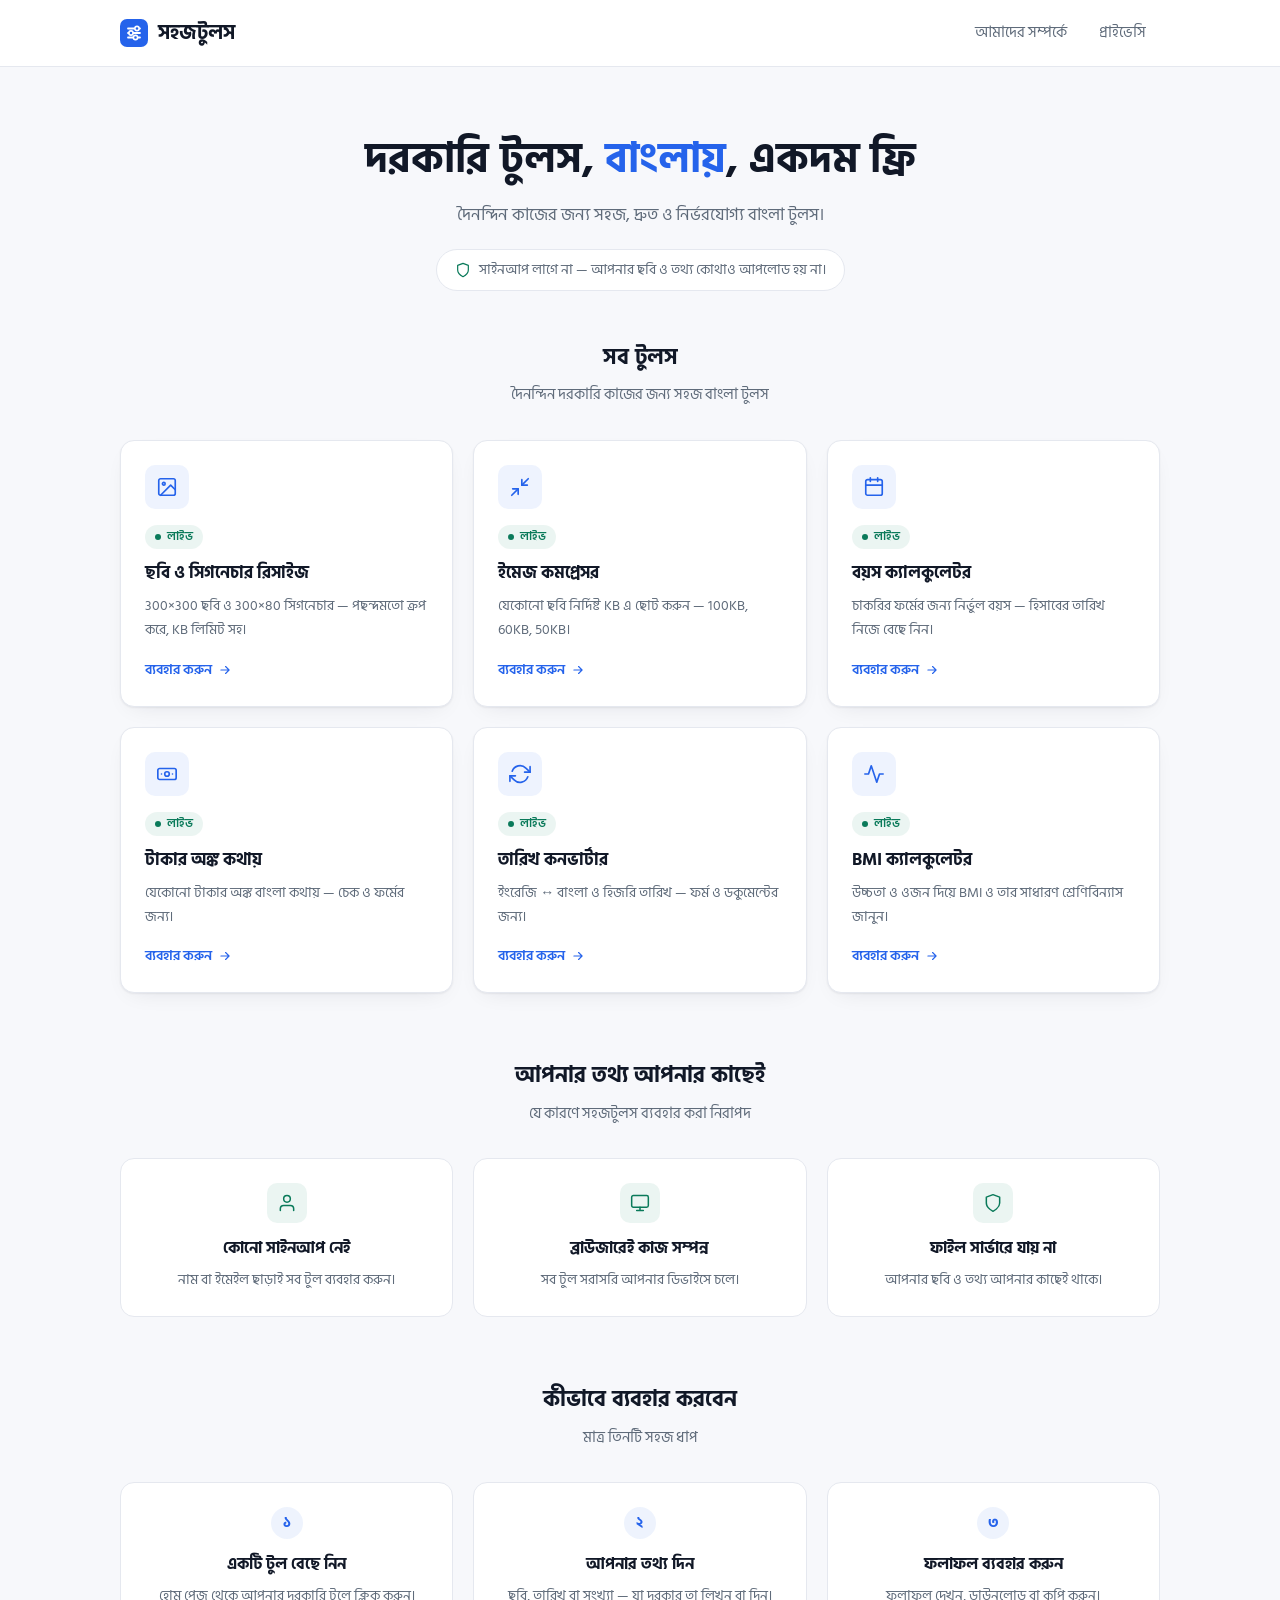
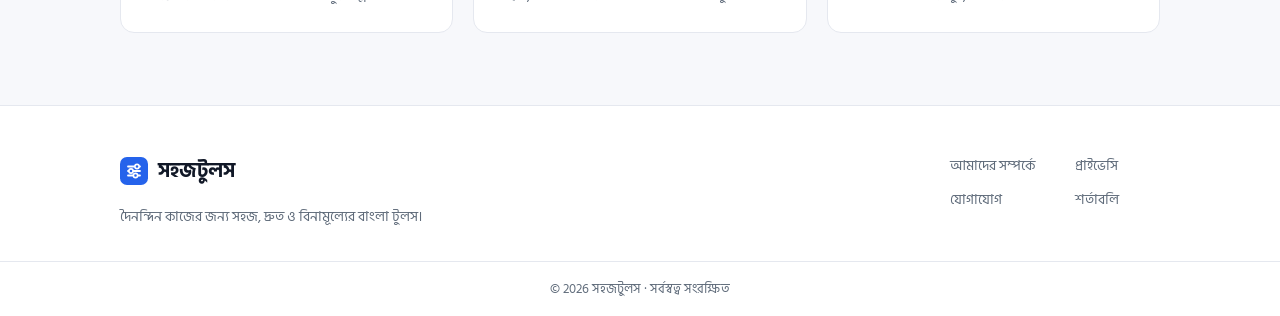
==== commit b3b22e26: "BMI v2: adult-only classification, under-18 safety, calm framing, reusable utility" ====
--- a/index.html
+++ b/index.html
@@ -93,7 +93,7 @@
 <span class="card-icon"><svg width="22" height="22" viewBox="0 0 24 24" fill="none" stroke="currentColor" stroke-width="1.8" stroke-linecap="round" stroke-linejoin="round" aria-hidden="true"><path d="M22 12h-4l-3 9L9 3l-3 9H2"/></svg></span>
 <span class="badge"><span class="dot"></span>লাইভ</span>
 <h3>BMI ক্যালকুলেটর</h3>
-<p>উচ্চতা ও ওজন দিয়ে BMI ও স্বাস্থ্যকর ওজনের রেঞ্জ জানুন।</p>
+<p>উচ্চতা ও ওজন দিয়ে BMI ও তার সাধারণ শ্রেণিবিন্যাস জানুন।</p>
 <span class="go">ব্যবহার করুন <svg width="14" height="14" viewBox="0 0 24 24" fill="none" stroke="currentColor" stroke-width="2" stroke-linecap="round" stroke-linejoin="round" aria-hidden="true"><path d="M5 12h14M13 6l6 6-6 6"/></svg></span>
 </a>
 
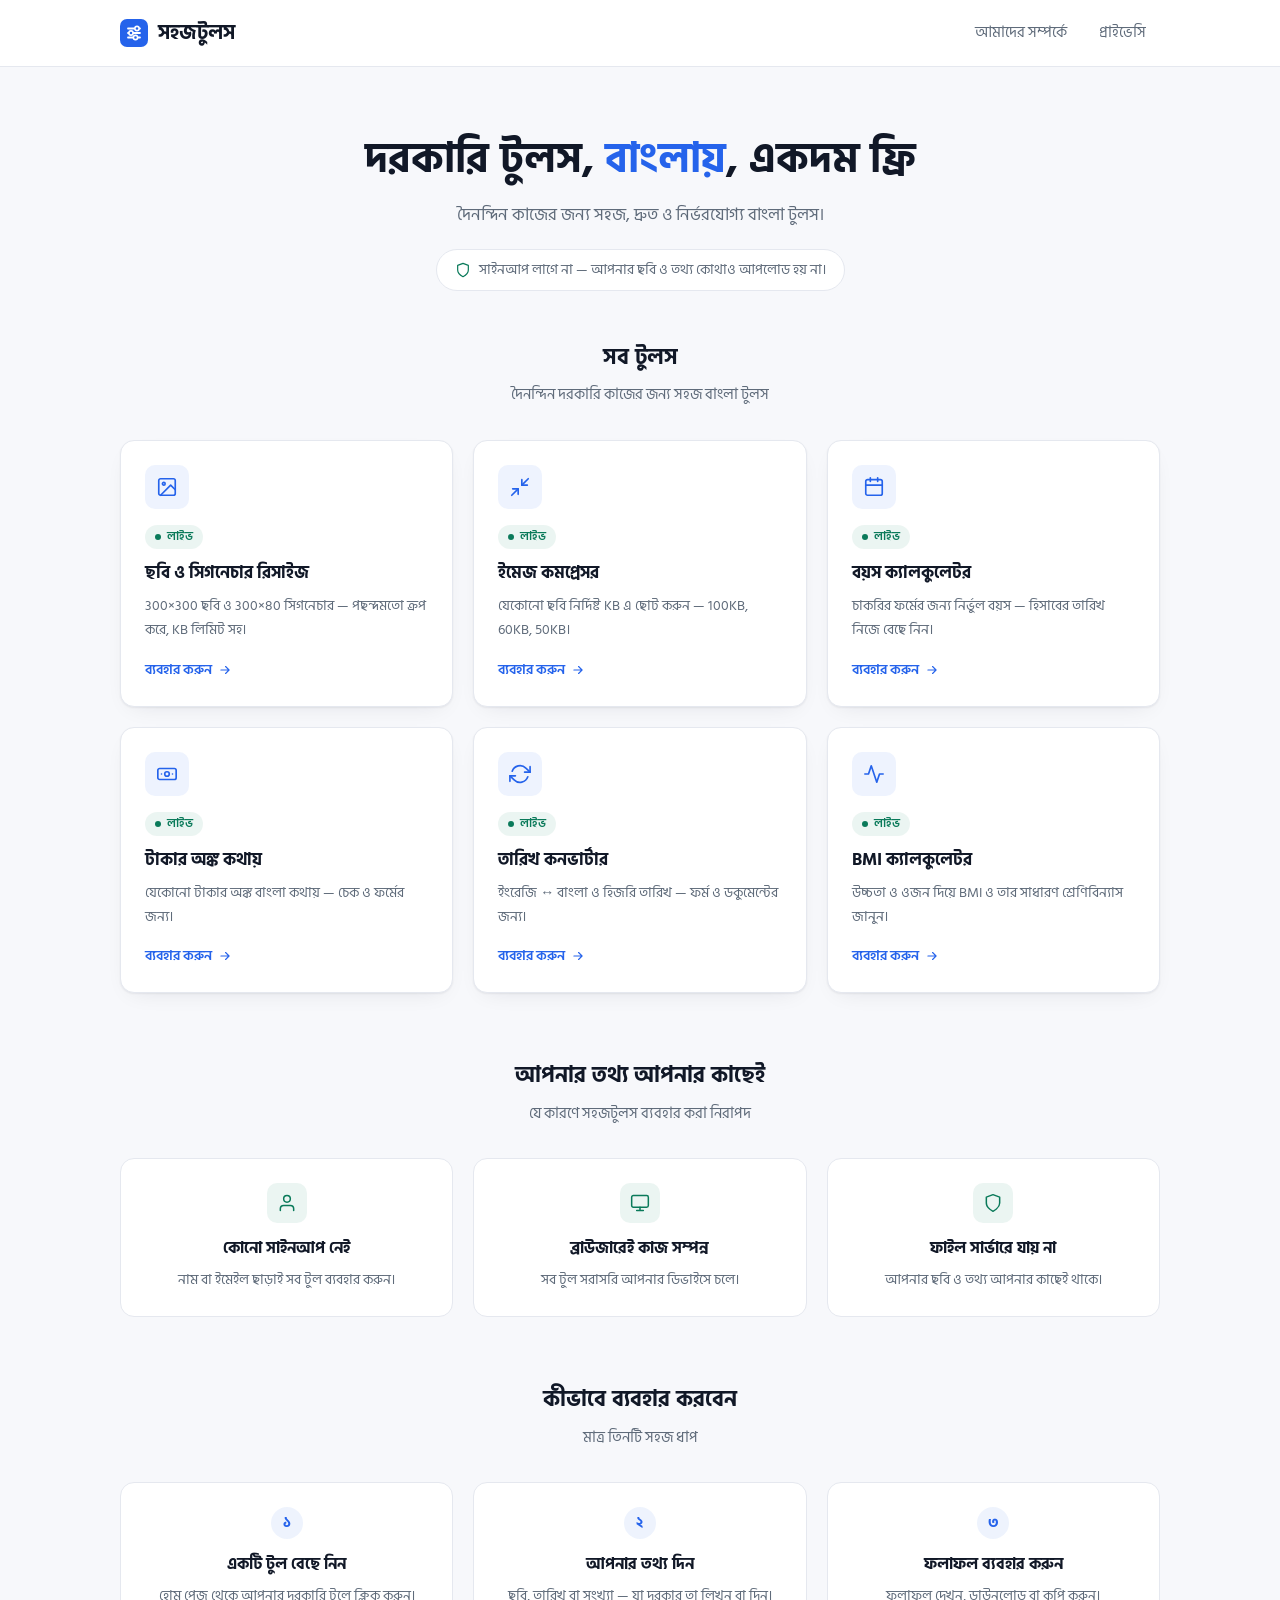
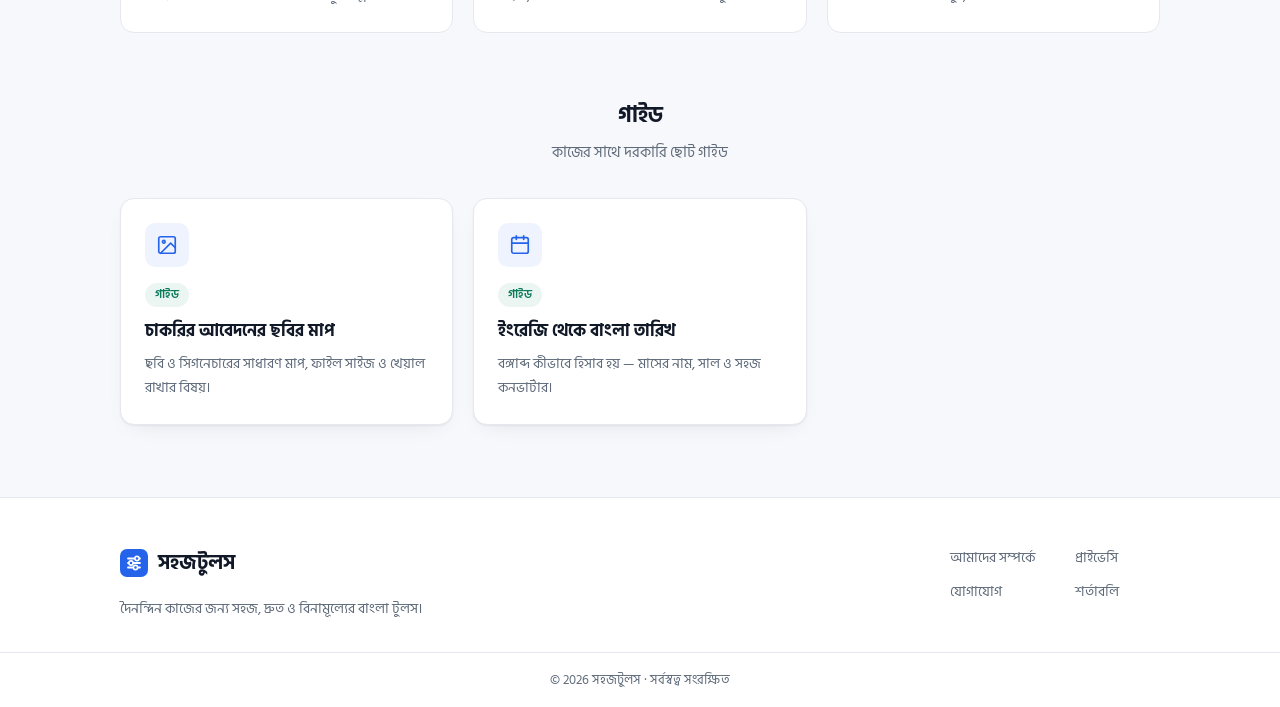
==== commit bb90f7ba: "SEO: 2 Bangla guide articles + guides index + home guides section" ====
--- a/index.html
+++ b/index.html
@@ -131,6 +131,24 @@
 <div class="step"><span class="step-num">৩</span><h3>ফলাফল ব্যবহার করুন</h3><p>ফলাফল দেখুন, ডাউনলোড বা কপি করুন।</p></div>
 </div>
 </section>
+<section class="section" aria-labelledby="guidesTitle">
+<h2 id="guidesTitle" class="section-title">গাইড</h2>
+<p class="section-sub">কাজের সাথে দরকারি ছোট গাইড</p>
+<div class="grid">
+<a class="card" href="/guides/job-application-photo-size/">
+<span class="card-icon"><svg width="22" height="22" viewBox="0 0 24 24" fill="none" stroke="currentColor" stroke-width="1.8" stroke-linecap="round" stroke-linejoin="round" aria-hidden="true"><rect x="3" y="3" width="18" height="18" rx="2"/><circle cx="8.5" cy="8.5" r="1.5"/><path d="M21 15l-5-5L5 21"/></svg></span>
+<span class="badge">গাইড</span>
+<h3>চাকরির আবেদনের ছবির মাপ</h3>
+<p>ছবি ও সিগনেচারের সাধারণ মাপ, ফাইল সাইজ ও খেয়াল রাখার বিষয়।</p>
+</a>
+<a class="card" href="/guides/bangla-date-conversion/">
+<span class="card-icon"><svg width="22" height="22" viewBox="0 0 24 24" fill="none" stroke="currentColor" stroke-width="1.8" stroke-linecap="round" stroke-linejoin="round" aria-hidden="true"><rect x="3" y="4" width="18" height="17" rx="2"/><path d="M16 2v4M8 2v4M3 10h18"/></svg></span>
+<span class="badge">গাইড</span>
+<h3>ইংরেজি থেকে বাংলা তারিখ</h3>
+<p>বঙ্গাব্দ কীভাবে হিসাব হয় — মাসের নাম, সাল ও সহজ কনভার্টার।</p>
+</a>
+</div>
+</section>
 </main>
 
 <footer class="footer-rich">
--- a/css/style.css
+++ b/css/style.css
@@ -80,3 +80,31 @@
 .page h2{margin:24px 0 8px;font-size:19px}
 .page p{margin-bottom:10px;color:var(--muted)}
 .page a{color:var(--brand)}
+
+/* sticky footer: content choto holeo footer niche thakbe */
+body{min-height:100vh;display:flex;flex-direction:column}
+main{flex:1 0 auto}
+
+/* simple pages polish */
+.page{max-width:760px;margin:0 auto;padding:48px 20px 64px;width:100%}
+.page h1{font-size:30px;margin-bottom:10px}
+.page .lead{font-size:16.5px;color:var(--text);margin-bottom:6px}
+.page h2{margin:28px 0 10px;font-size:19px}
+.page p{margin-bottom:10px;color:var(--muted);font-size:15px}
+.page ul{padding-left:20px;display:grid;gap:6px;color:var(--muted);font-size:14.5px;margin-bottom:12px}
+.page a{color:var(--brand)}
+.page .updated{font-size:13px}
+.page .info-card{background:var(--card);border:1px solid var(--border);border-radius:var(--radius);padding:20px;box-shadow:var(--shadow);margin:20px 0}
+.page .info-card h3{font-size:16px;margin-bottom:6px}
+.page .tool-list{list-style:none;padding-left:0}
+.page .tool-list a{font-weight:600;font-size:14.5px;text-decoration:none}
+.page .tool-list a:hover{text-decoration:underline}
+
+/* article extras */
+.page table{width:100%;border-collapse:collapse;font-size:14.5px;margin:12px 0}
+.page th{text-align:left;color:var(--muted);font-weight:600;padding:8px;border-bottom:1px solid var(--border)}
+.page td{padding:8px;border-bottom:1px solid var(--border)}
+.note-box{background:rgba(217,119,6,.07);border:1px solid var(--border);border-radius:10px;padding:12px 16px;font-size:13.5px;color:var(--muted);margin:16px 0}
+.page .cta{margin:20px 0}
+.page .cta a{display:inline-flex;align-items:center;gap:8px;background:var(--brand);color:#fff;padding:12px 22px;border-radius:10px;text-decoration:none;font-weight:600;font-size:15px}
+.page .cta a:hover{background:var(--brand-hover)}
